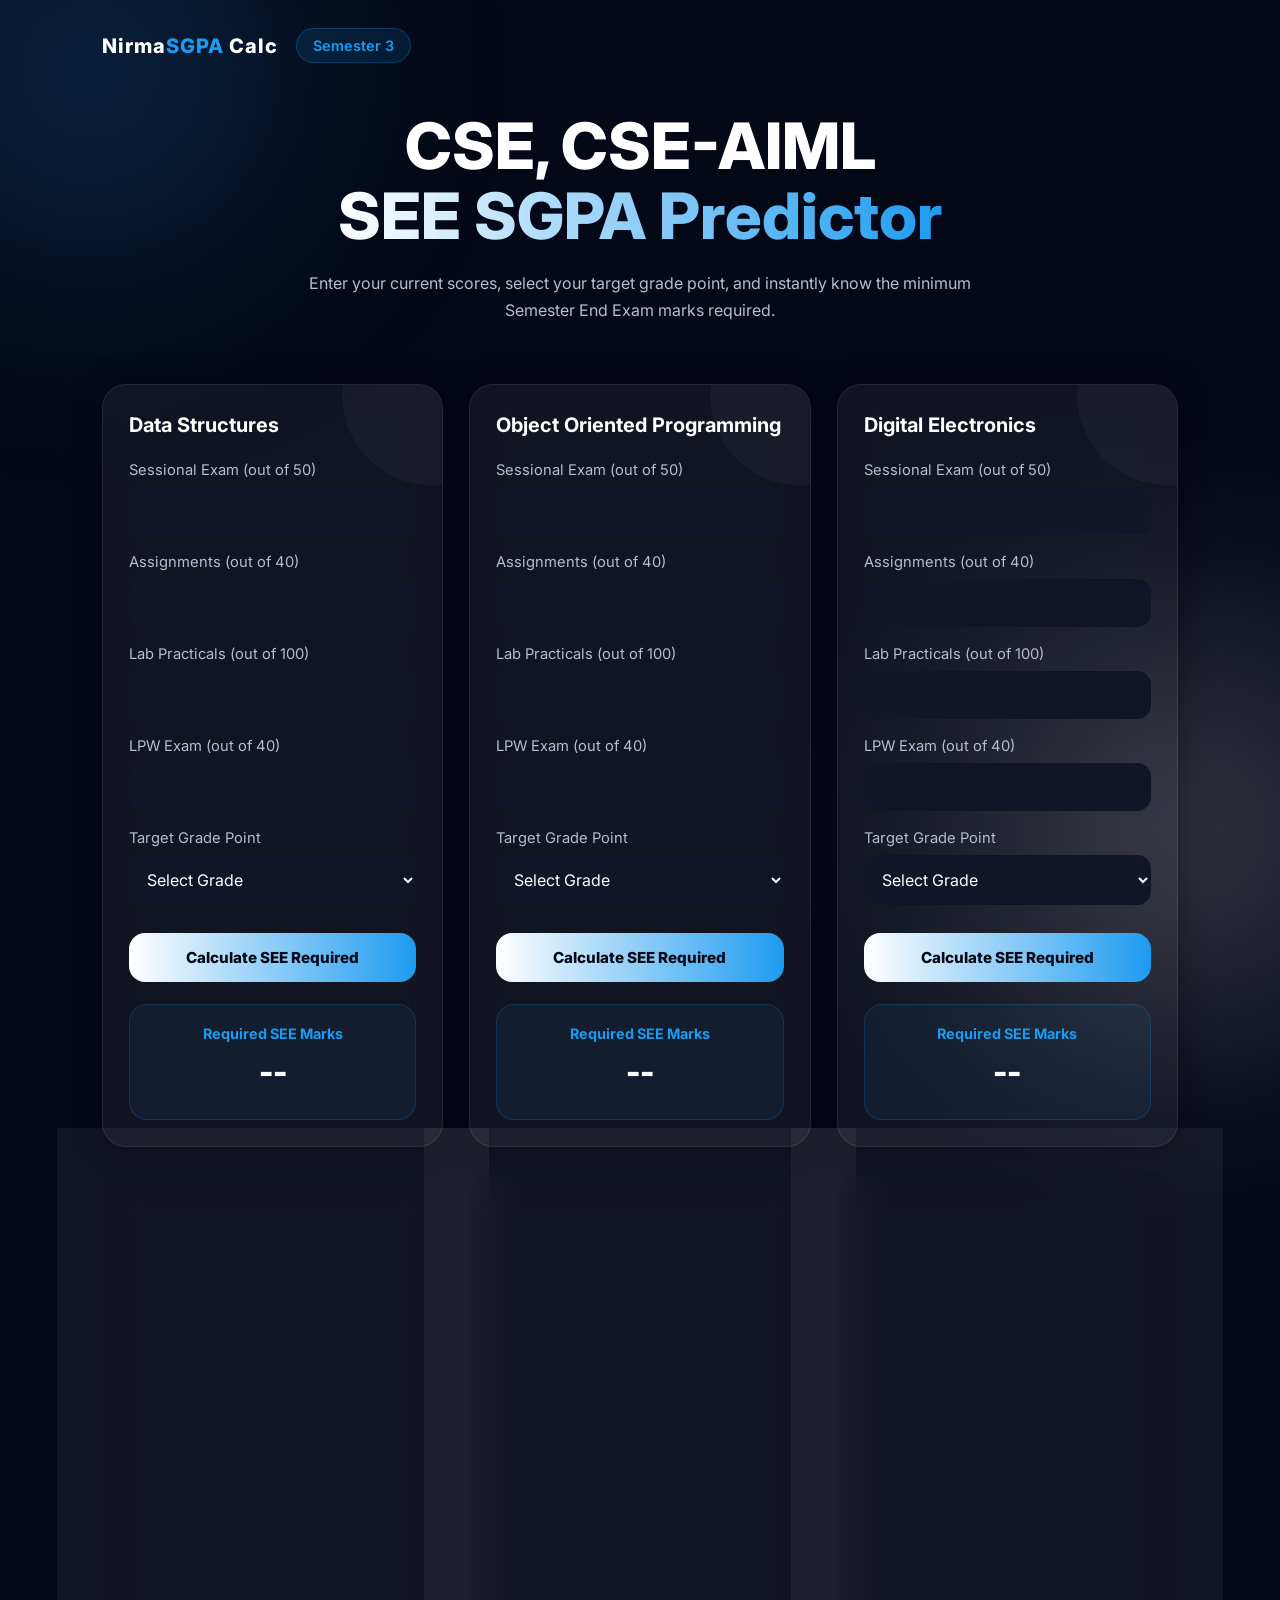
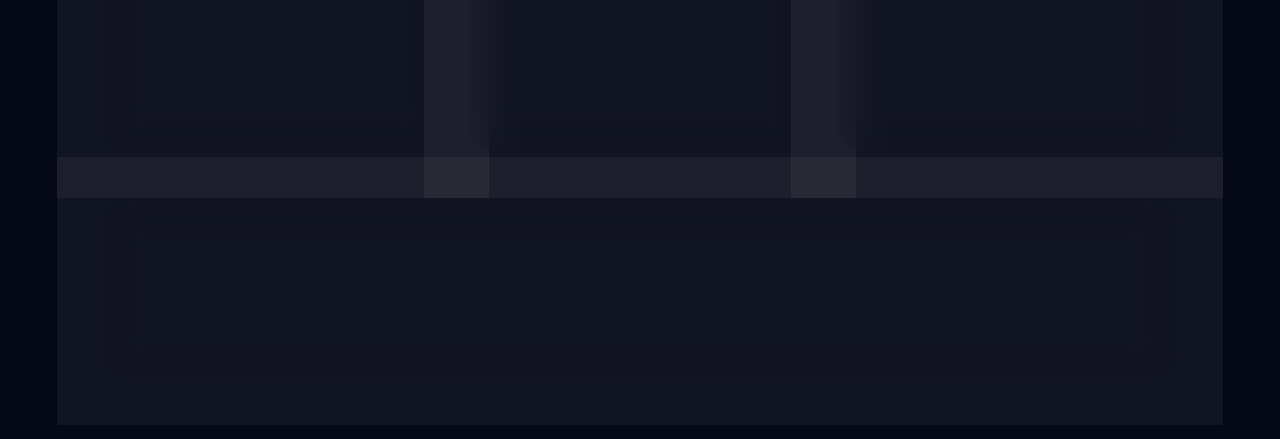
==== index.html @ 11be1c9c "Add files via upload" ====
<!DOCTYPE html>
<html lang="en">
<head>
<meta charset="UTF-8">
<meta name="viewport" content="width=device-width, initial-scale=1.0">

<title>NirmaSGPA Calc | Semester 3</title>

<link href="https://fonts.googleapis.com/css2?family=Inter:wght@300;400;500;600;700;800&display=swap" rel="stylesheet">

<style>

*{
    margin:0;
    padding:0;
    box-sizing:border-box;
    font-family:'Inter',sans-serif;
}

body{
    background:#050816;
    color:white;
    overflow-x:hidden;
    min-height:100vh;
}

/* BACKGROUND */

.bg1,.bg2{
    position:fixed;
    width:380px;
    height:380px;
    border-radius:50%;
    filter:blur(130px);
    opacity:0.22;
    z-index:-1;
}

.bg1{
    background:#1d9bf0;
    top:-120px;
    left:-100px;
}

.bg2{
    background:#ffffff;
    bottom:-120px;
    right:-100px;
}

/* NAVBAR */

nav{
    width:100%;
    padding:28px 8%;
    display:flex;
    align-items:center;
    justify-content:flex-start;
    gap:18px;
    flex-wrap:wrap;
}

.logo{
    font-size:1.25rem;
    font-weight:800;
    letter-spacing:1px;
    color:white;
}

.logo span{
    color:#1d9bf0;
}

.semester-badge{
    padding:8px 16px;
    border-radius:999px;
    background:rgba(29,155,240,0.12);
    border:1px solid rgba(29,155,240,0.25);
    color:#1d9bf0;
    font-size:0.9rem;
    font-weight:600;
    backdrop-filter:blur(12px);
}

/* HERO */

.hero{
    padding:20px 8% 20px;
    text-align:center;
}

.hero h1{
    font-size:4rem;
    line-height:1.1;
    margin-bottom:18px;
    font-weight:800;
}

.gradient{
    background:linear-gradient(90deg,#ffffff,#1d9bf0);
    -webkit-background-clip:text;
    -webkit-text-fill-color:transparent;
}

.hero p{
    color:#b5bdd3;
    max-width:720px;
    margin:auto;
    line-height:1.7;
    font-size:1rem;
}

/* CONTAINER */

.container{
    padding:40px 8% 60px;
}

/* GRID */

.subject-grid{
    display:grid;
    grid-template-columns:repeat(auto-fit,minmax(320px,1fr));
    gap:26px;
}

/* GLASS */

.glass{
    background:rgba(255,255,255,0.05);
    backdrop-filter:blur(18px);
    border:1px solid rgba(255,255,255,0.08);
    border-radius:24px;
    box-shadow:0 0 30px rgba(0,0,0,0.35);
}

/* CARD */

.card{
    padding:26px;
    transition:0.35s;
    position:relative;
    overflow:hidden;
}

.card:hover{
    transform:translateY(-6px);
    border-color:rgba(29,155,240,0.25);
}

.card::before{
    content:'';
    position:absolute;
    width:180px;
    height:180px;
    border-radius:50%;
    background:rgba(255,255,255,0.03);
    top:-80px;
    right:-80px;
}

.card h2{
    font-size:1.25rem;
    margin-bottom:22px;
    line-height:1.4;
}

/* INPUTS */

.input-group{
    margin-bottom:18px;
}

.input-group label{
    display:block;
    margin-bottom:8px;
    color:#b5bdd3;
    font-size:0.92rem;
}

.input-group input,
.input-group select{
    width:100%;
    padding:14px;
    border:none;
    outline:none;
    border-radius:14px;
    background:#101528;
    color:white;
    font-size:1rem;
}

.input-group input:focus,
.input-group select:focus{
    border:1px solid #1d9bf0;
}

/* BUTTON */

button{
    width:100%;
    padding:15px;
    border:none;
    border-radius:16px;
    background:linear-gradient(90deg,#ffffff,#1d9bf0);
    color:#050816;
    font-weight:800;
    cursor:pointer;
    transition:0.3s;
    margin-top:10px;
    font-size:0.95rem;
}

button:hover{
    transform:translateY(-3px);
    box-shadow:0 10px 25px rgba(29,155,240,0.28);
}

/* RESULT */

.result{
    margin-top:22px;
    padding:20px;
    border-radius:18px;
    background:rgba(29,155,240,0.07);
    border:1px solid rgba(29,155,240,0.18);
    text-align:center;
}

.result h3{
    font-size:0.9rem;
    color:#1d9bf0;
    margin-bottom:10px;
}

.result p{
    font-size:2rem;
    font-weight:800;
    word-break:break-word;
}

.extra{
    margin-top:8px;
    color:#ff7b93;
    font-size:0.95rem;
}

/* SGPA */

.sgpa-box{
    margin-top:50px;
    padding:34px;
    text-align:center;
}

.sgpa-title{
    color:#b5bdd3;
    margin-bottom:10px;
    font-size:1rem;
}

.sgpa{
    font-size:4rem;
    font-weight:800;
    background:linear-gradient(90deg,#ffffff,#1d9bf0);
    -webkit-background-clip:text;
    -webkit-text-fill-color:transparent;
}

/* MOBILE */

@media(max-width:768px){

    nav{
        padding:24px 6%;
        gap:12px;
    }

    .container{
        padding:30px 6% 60px;
    }

    .hero{
        padding:10px 6% 10px;
    }

    .hero h1{
        font-size:2.5rem;
    }

    .hero p{
        font-size:0.95rem;
    }

    .subject-grid{
        grid-template-columns:1fr;
        gap:22px;
    }

    .card{
        padding:22px;
    }

    .sgpa{
        font-size:3rem;
    }

    button{
        font-size:0.9rem;
    }

    .semester-badge{
        font-size:0.82rem;
        padding:7px 14px;
    }

}

</style>
</head>

<body>

<div class="bg1"></div>
<div class="bg2"></div>

<!-- NAVBAR -->

<nav>

    <div class="logo">
        Nirma<span>SGPA</span> Calc
    </div>

    <div class="semester-badge">
        Semester 3
    </div>

</nav>

<!-- HERO -->

<section class="hero">

    <h1>
        CSE, CSE-AIML <br>
        <span class="gradient">SEE SGPA Predictor</span>
    </h1>

    <p>
        Enter your current scores, select your target grade point,
        and instantly know the minimum Semester End Exam marks required.
    </p>

</section>

<!-- MAIN -->

<section class="container">

    <div class="subject-grid" id="subjectGrid"></div>

    <div class="sgpa-box glass">

        <div class="sgpa-title">
            Predicted Target SGPA
        </div>

        <div class="sgpa" id="sgpa">
            0.00
        </div>

    </div>

</section>

<script>

/* SUBJECTS */

const subjects = [

{
    name:"Data Structures",
    type:"with"
},

{
    name:"Object Oriented Programming",
    type:"with"
},

{
    name:"Digital Electronics",
    type:"with"
},

{
    name:"Mathematical Foundations",
    type:"without"
},

{
    name:"Economics",
    type:"without"
},

{
    name:"Indian Constitution",
    type:"without"
}

];

/* GRADE BOUNDARIES */

const gradeBoundaries = {

    10:91,
    9:81,
    8:71,
    7:61,
    6:51,
    5:41

};

const grid =
document.getElementById("subjectGrid");

/* CREATE CARDS */

subjects.forEach((subject,index)=>{

    let fields = "";

    if(subject.type==="with"){

        fields = `

        <div class="input-group">
            <label>Sessional Exam (out of 50)</label>
            <input type="number"
            id="sessional${index}"
            min="0"
            max="50">
        </div>

        <div class="input-group">
            <label>Assignments (out of 40)</label>
            <input type="number"
            id="assignment${index}"
            min="0"
            max="40">
        </div>

        <div class="input-group">
            <label>Lab Practicals (out of 100)</label>
            <input type="number"
            id="lab${index}"
            min="0"
            max="100">
        </div>

        <div class="input-group">
            <label>LPW Exam (out of 40)</label>
            <input type="number"
            id="lpw${index}"
            min="0"
            max="40">
        </div>

        `;

    }

    else{

        fields = `

        <div class="input-group">
            <label>Sessional Exam (out of 50)</label>
            <input type="number"
            id="sessional${index}"
            min="0"
            max="50">
        </div>

        <div class="input-group">
            <label>Assignments (out of 50)</label>
            <input type="number"
            id="assignment${index}"
            min="0"
            max="50">
        </div>

        `;

    }

    grid.innerHTML += `

    <div class="card glass">

        <h2>${subject.name}</h2>

        ${fields}

        <div class="input-group">

            <label>Target Grade Point</label>

            <select id="grade${index}">

                <option value="0">Select Grade</option>

                <option value="10">10 (O)</option>

                <option value="9">9 (A+)</option>

                <option value="8">8 (A)</option>

                <option value="7">7 (B+)</option>

                <option value="6">6 (B)</option>

                <option value="5">5 (C)</option>

            </select>

        </div>

        <button onclick="calculateCourse(${index})">

            Calculate SEE Required

        </button>

        <div class="result">

            <h3>Required SEE Marks</h3>

            <p id="result${index}">
                --
            </p>

            <div class="extra" id="extra${index}">
            </div>

        </div>

    </div>

    `;

});

/* LIMIT INPUTS */

document.addEventListener("input",(e)=>{

    if(e.target.type==="number"){

        let min =
        parseFloat(e.target.min);

        let max =
        parseFloat(e.target.max);

        if(e.target.value > max){

            e.target.value = max;

        }

        if(e.target.value < min){

            e.target.value = min;

        }

    }

});

/* CALCULATE */

function calculateCourse(index){

    const subject =
    subjects[index];

    const targetGrade =
    parseInt(
        document.getElementById(`grade${index}`).value
    );

    if(targetGrade===0){

        alert("Select target grade point");
        return;

    }

    const targetMarks =
    gradeBoundaries[targetGrade];

    let current = 0;

    /* WITHOUT PRACTICAL */

    if(subject.type==="without"){

        const sessional =
        parseFloat(
            document.getElementById(`sessional${index}`).value
        ) || 0;

        const assignment =
        parseFloat(
            document.getElementById(`assignment${index}`).value
        ) || 0;

        current += (sessional/50)*25;

        current += (assignment/50)*25;

    }

    /* WITH PRACTICAL */

    else{

        const sessional =
        parseFloat(
            document.getElementById(`sessional${index}`).value
        ) || 0;

        const assignment =
        parseFloat(
            document.getElementById(`assignment${index}`).value
        ) || 0;

        const lab =
        parseFloat(
            document.getElementById(`lab${index}`).value
        ) || 0;

        const lpw =
        parseFloat(
            document.getElementById(`lpw${index}`).value
        ) || 0;

        current += (sessional/50)*15;

        current += (assignment/40)*10;

        current += (lab/100)*15;

        current += (lpw/40)*10;

    }

    const weightedSEERequired =
    targetMarks - current;

    const requiredSEE =
    (weightedSEERequired/50)*100;

    const result =
    document.getElementById(`result${index}`);

    const extra =
    document.getElementById(`extra${index}`);

    /* IMPOSSIBLE */

    if(requiredSEE > 100){

        result.innerHTML = "Impossible";

        result.style.color = "#ff4d6d";

        extra.innerHTML =
        `${requiredSEE.toFixed(1)}/100 required`;

    }

    /* ALREADY SECURED */

    else if(requiredSEE <= 0){

        result.innerHTML = "Already Secured";

        result.style.color = "#57ff9a";

        extra.innerHTML = "";

    }

    /* POSSIBLE */

    else{

        result.innerHTML =
        `${requiredSEE.toFixed(1)}/100`;

        result.style.color = "#1d9bf0";

        extra.innerHTML = "";

    }

    updateSGPA();

}

/* UPDATE SGPA */

function updateSGPA(){

    let total = 0;

    subjects.forEach((subject,index)=>{

        const grade =
        parseInt(
            document.getElementById(`grade${index}`).value
        ) || 0;

        total += grade;

    });

    const sgpa =
    total / 6;

    document.getElementById("sgpa").innerHTML =
    sgpa.toFixed(2);

}

updateSGPA();

</script>

</body>
</html>
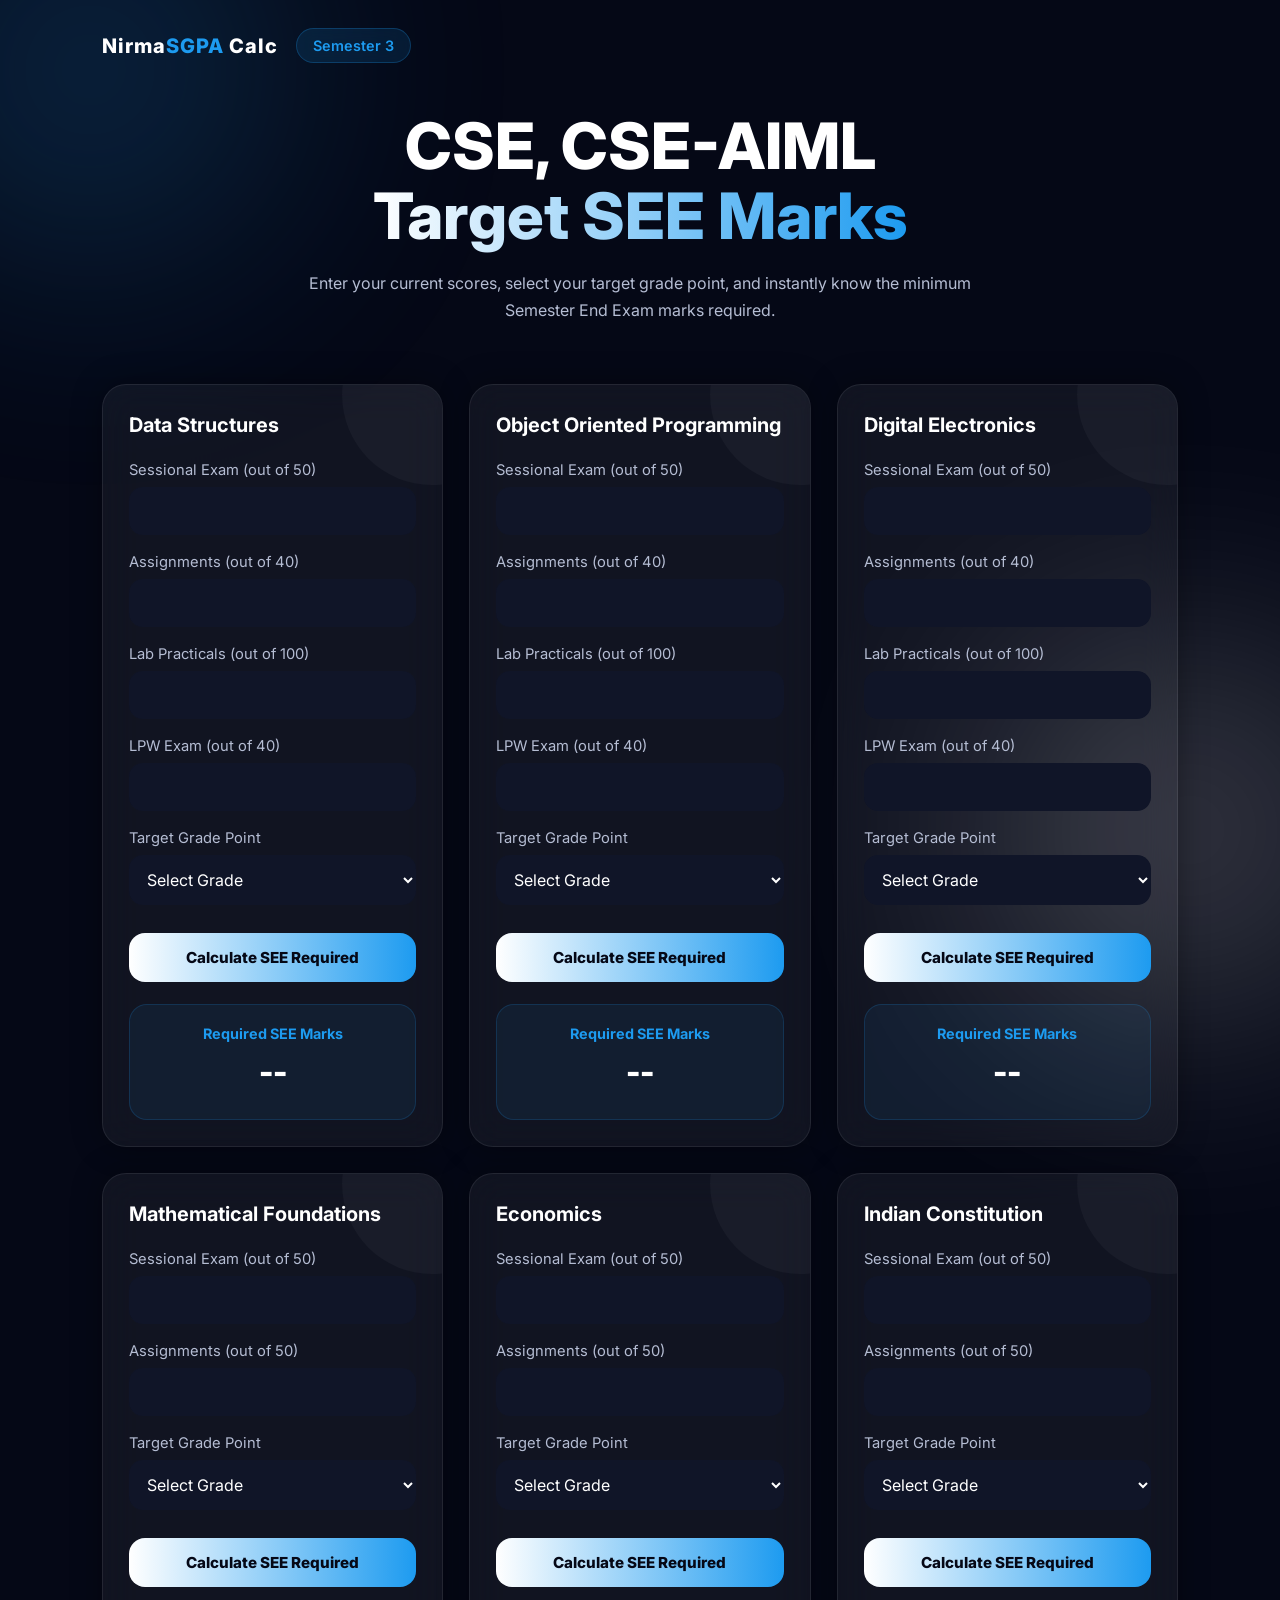
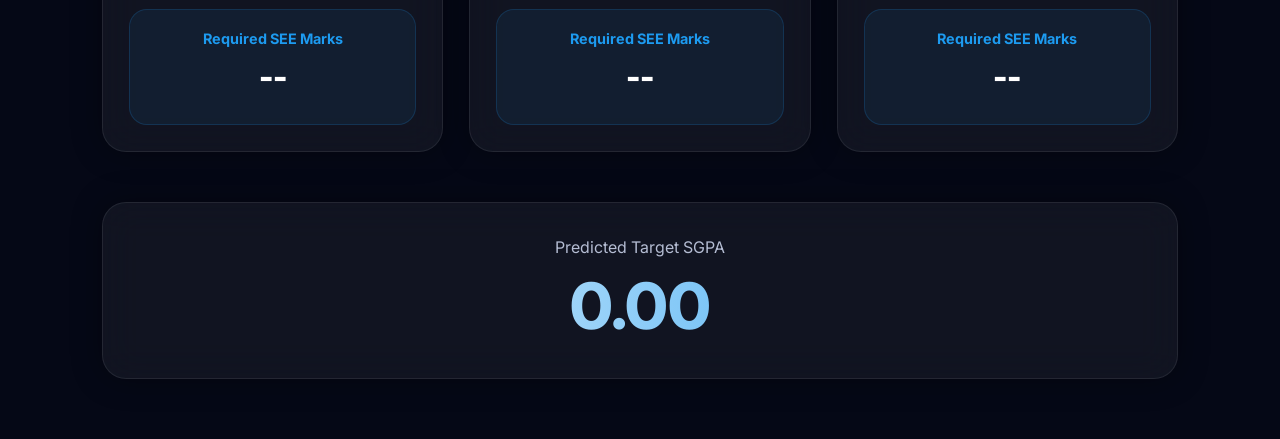
==== commit 21f0a2f0: "Update index.html" ====
--- a/index.html
+++ b/index.html
@@ -344,7 +344,7 @@
 
     <h1>
         CSE, CSE-AIML <br>
-        <span class="gradient">SEE SGPA Predictor</span>
+        <span class="gradient">Target SEE Marks</span>
     </h1>
 
     <p>
@@ -745,4 +745,4 @@
 </script>
 
 </body>
-</html>+</html>
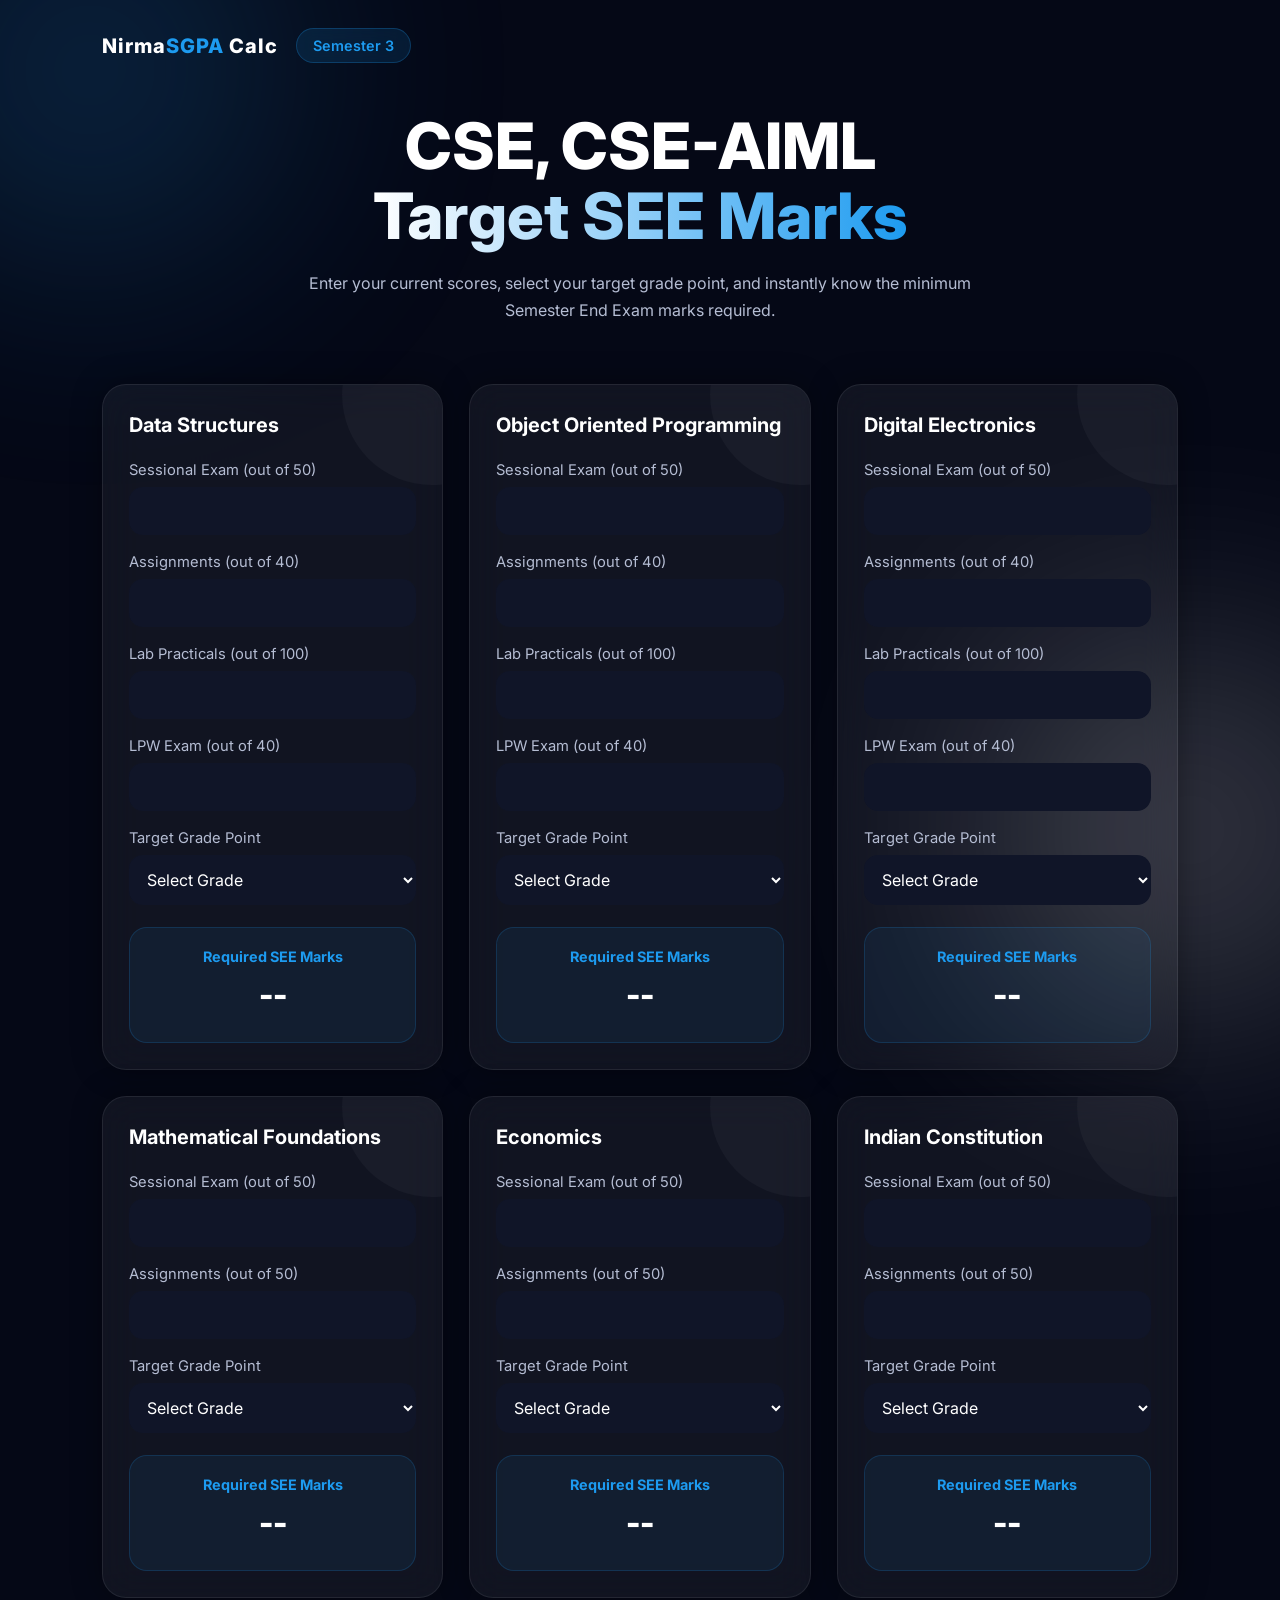
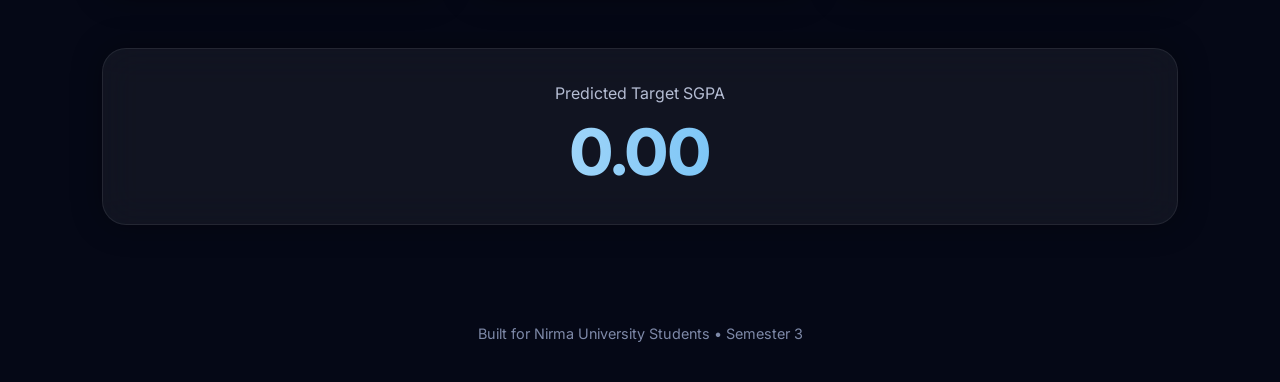
==== commit b658273a: "Update index.html" ====
--- a/index.html
+++ b/index.html
@@ -15,6 +15,10 @@
     padding:0;
     box-sizing:border-box;
     font-family:'Inter',sans-serif;
+}
+
+html{
+    scroll-behavior:smooth;
 }
 
 body{
@@ -40,12 +44,30 @@
     background:#1d9bf0;
     top:-120px;
     left:-100px;
+    animation:floaty 8s ease-in-out infinite;
 }
 
 .bg2{
     background:#ffffff;
     bottom:-120px;
     right:-100px;
+    animation:floaty 10s ease-in-out infinite;
+}
+
+@keyframes floaty{
+
+    0%{
+        transform:translateY(0px);
+    }
+
+    50%{
+        transform:translateY(20px);
+    }
+
+    100%{
+        transform:translateY(0px);
+    }
+
 }
 
 /* NAVBAR */
@@ -141,11 +163,13 @@
     transition:0.35s;
     position:relative;
     overflow:hidden;
+    animation:fadeUp 0.7s ease;
 }
 
 .card:hover{
     transform:translateY(-6px);
     border-color:rgba(29,155,240,0.25);
+    box-shadow:0 0 40px rgba(29,155,240,0.12);
 }
 
 .card::before{
@@ -157,6 +181,20 @@
     background:rgba(255,255,255,0.03);
     top:-80px;
     right:-80px;
+}
+
+@keyframes fadeUp{
+
+    from{
+        opacity:0;
+        transform:translateY(30px);
+    }
+
+    to{
+        opacity:1;
+        transform:translateY(0);
+    }
+
 }
 
 .card h2{
@@ -188,32 +226,13 @@
     background:#101528;
     color:white;
     font-size:1rem;
+    transition:0.25s;
 }
 
 .input-group input:focus,
 .input-group select:focus{
     border:1px solid #1d9bf0;
-}
-
-/* BUTTON */
-
-button{
-    width:100%;
-    padding:15px;
-    border:none;
-    border-radius:16px;
-    background:linear-gradient(90deg,#ffffff,#1d9bf0);
-    color:#050816;
-    font-weight:800;
-    cursor:pointer;
-    transition:0.3s;
-    margin-top:10px;
-    font-size:0.95rem;
-}
-
-button:hover{
-    transform:translateY(-3px);
-    box-shadow:0 10px 25px rgba(29,155,240,0.28);
+    box-shadow:0 0 0 4px rgba(29,155,240,0.12);
 }
 
 /* RESULT */
@@ -267,51 +286,69 @@
     -webkit-text-fill-color:transparent;
 }
 
+/* FOOTER */
+
+footer{
+    text-align:center;
+    padding:40px 20px;
+    color:#7e89a8;
+    font-size:0.9rem;
+}
+
 /* MOBILE */
 
 @media(max-width:768px){
 
     nav{
-        padding:24px 6%;
+        padding:22px 5%;
         gap:12px;
     }
 
     .container{
-        padding:30px 6% 60px;
+        padding:28px 5% 50px;
     }
 
     .hero{
-        padding:10px 6% 10px;
+        padding:10px 5% 10px;
     }
 
     .hero h1{
-        font-size:2.5rem;
+        font-size:2.3rem;
+    }
+
+    .hero h1 br{
+        display:none;
     }
 
     .hero p{
         font-size:0.95rem;
+        line-height:1.6;
     }
 
     .subject-grid{
         grid-template-columns:1fr;
-        gap:22px;
+        gap:20px;
     }
 
     .card{
-        padding:22px;
+        padding:20px;
+    }
+
+    .card h2{
+        font-size:1.15rem;
     }
 
     .sgpa{
         font-size:3rem;
     }
 
-    button{
-        font-size:0.9rem;
-    }
-
     .semester-badge{
-        font-size:0.82rem;
+        font-size:0.8rem;
         padding:7px 14px;
+    }
+
+    .result p{
+        font-size:1.6rem;
     }
 
 }
@@ -373,6 +410,10 @@
     </div>
 
 </section>
+
+<footer>
+    Built for Nirma University Students • Semester 3
+</footer>
 
 <script>
 
@@ -530,12 +571,6 @@
 
         </div>
 
-        <button onclick="calculateCourse(${index})">
-
-            Calculate SEE Required
-
-        </button>
-
         <div class="result">
 
             <h3>Required SEE Marks</h3>
@@ -555,7 +590,7 @@
 
 });
 
-/* LIMIT INPUTS */
+/* INPUT LIMITS + LIVE UPDATE */
 
 document.addEventListener("input",(e)=>{
 
@@ -580,6 +615,12 @@
         }
 
     }
+
+    subjects.forEach((subject,index)=>{
+
+        calculateCourse(index);
+
+    });
 
 });
 
@@ -595,9 +636,19 @@
         document.getElementById(`grade${index}`).value
     );
 
+    const result =
+    document.getElementById(`result${index}`);
+
+    const extra =
+    document.getElementById(`extra${index}`);
+
     if(targetGrade===0){
 
-        alert("Select target grade point");
+        result.innerHTML = "--";
+        result.style.color = "white";
+        extra.innerHTML = "";
+
+        updateSGPA();
         return;
 
     }
@@ -667,17 +718,11 @@
     const requiredSEE =
     (weightedSEERequired/50)*100;
 
-    const result =
-    document.getElementById(`result${index}`);
-
-    const extra =
-    document.getElementById(`extra${index}`);
-
     /* IMPOSSIBLE */
 
     if(requiredSEE > 100){
 
-        result.innerHTML = "Impossible";
+        result.innerHTML = "Target Unrealistic";
 
         result.style.color = "#ff4d6d";
 
@@ -735,8 +780,29 @@
     const sgpa =
     total / 6;
 
-    document.getElementById("sgpa").innerHTML =
+    const sgpaElement =
+    document.getElementById("sgpa");
+
+    sgpaElement.innerHTML =
     sgpa.toFixed(2);
+
+    if(sgpa >= 9){
+
+        sgpaElement.style.color = "#57ff9a";
+
+    }
+
+    else if(sgpa >= 8){
+
+        sgpaElement.style.color = "#1d9bf0";
+
+    }
+
+    else{
+
+        sgpaElement.style.color = "#ffffff";
+
+    }
 
 }
 
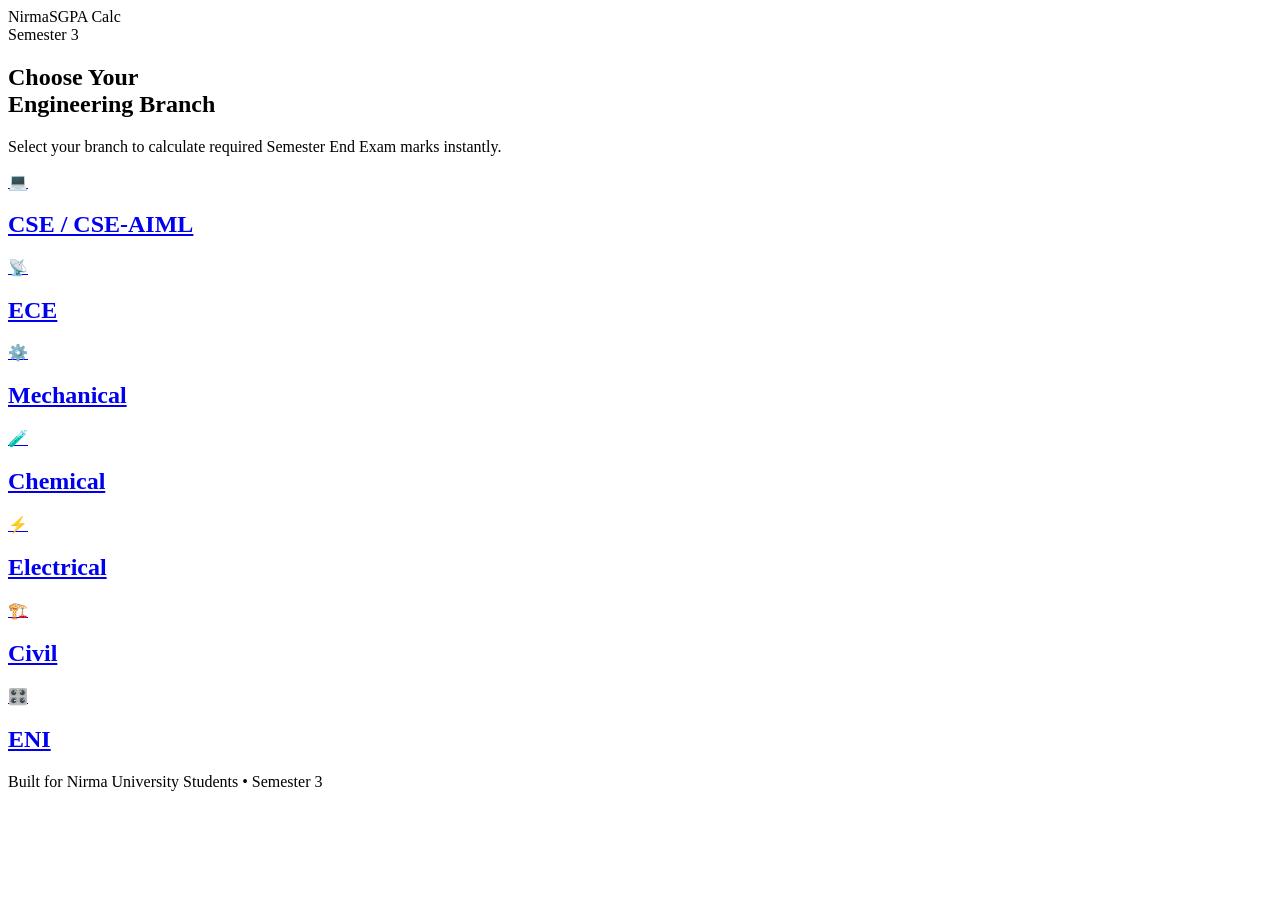
==== commit b695e3e1: "Update index.html" ====
--- a/index.html
+++ b/index.html
@@ -4,356 +4,12 @@
 <meta charset="UTF-8">
 <meta name="viewport" content="width=device-width, initial-scale=1.0">
 
-<title>NirmaSGPA Calc | Semester 3</title>
+<title>NirmaSGPA Calc</title>
+
+<link rel="stylesheet" href="style.css">
 
 <link href="https://fonts.googleapis.com/css2?family=Inter:wght@300;400;500;600;700;800&display=swap" rel="stylesheet">
 
-<style>
-
-*{
-    margin:0;
-    padding:0;
-    box-sizing:border-box;
-    font-family:'Inter',sans-serif;
-}
-
-html{
-    scroll-behavior:smooth;
-}
-
-body{
-    background:#050816;
-    color:white;
-    overflow-x:hidden;
-    min-height:100vh;
-}
-
-/* BACKGROUND */
-
-.bg1,.bg2{
-    position:fixed;
-    width:380px;
-    height:380px;
-    border-radius:50%;
-    filter:blur(130px);
-    opacity:0.22;
-    z-index:-1;
-}
-
-.bg1{
-    background:#1d9bf0;
-    top:-120px;
-    left:-100px;
-    animation:floaty 8s ease-in-out infinite;
-}
-
-.bg2{
-    background:#ffffff;
-    bottom:-120px;
-    right:-100px;
-    animation:floaty 10s ease-in-out infinite;
-}
-
-@keyframes floaty{
-
-    0%{
-        transform:translateY(0px);
-    }
-
-    50%{
-        transform:translateY(20px);
-    }
-
-    100%{
-        transform:translateY(0px);
-    }
-
-}
-
-/* NAVBAR */
-
-nav{
-    width:100%;
-    padding:28px 8%;
-    display:flex;
-    align-items:center;
-    justify-content:flex-start;
-    gap:18px;
-    flex-wrap:wrap;
-}
-
-.logo{
-    font-size:1.25rem;
-    font-weight:800;
-    letter-spacing:1px;
-    color:white;
-}
-
-.logo span{
-    color:#1d9bf0;
-}
-
-.semester-badge{
-    padding:8px 16px;
-    border-radius:999px;
-    background:rgba(29,155,240,0.12);
-    border:1px solid rgba(29,155,240,0.25);
-    color:#1d9bf0;
-    font-size:0.9rem;
-    font-weight:600;
-    backdrop-filter:blur(12px);
-}
-
-/* HERO */
-
-.hero{
-    padding:20px 8% 20px;
-    text-align:center;
-}
-
-.hero h1{
-    font-size:4rem;
-    line-height:1.1;
-    margin-bottom:18px;
-    font-weight:800;
-}
-
-.gradient{
-    background:linear-gradient(90deg,#ffffff,#1d9bf0);
-    -webkit-background-clip:text;
-    -webkit-text-fill-color:transparent;
-}
-
-.hero p{
-    color:#b5bdd3;
-    max-width:720px;
-    margin:auto;
-    line-height:1.7;
-    font-size:1rem;
-}
-
-/* CONTAINER */
-
-.container{
-    padding:40px 8% 60px;
-}
-
-/* GRID */
-
-.subject-grid{
-    display:grid;
-    grid-template-columns:repeat(auto-fit,minmax(320px,1fr));
-    gap:26px;
-}
-
-/* GLASS */
-
-.glass{
-    background:rgba(255,255,255,0.05);
-    backdrop-filter:blur(18px);
-    border:1px solid rgba(255,255,255,0.08);
-    border-radius:24px;
-    box-shadow:0 0 30px rgba(0,0,0,0.35);
-}
-
-/* CARD */
-
-.card{
-    padding:26px;
-    transition:0.35s;
-    position:relative;
-    overflow:hidden;
-    animation:fadeUp 0.7s ease;
-}
-
-.card:hover{
-    transform:translateY(-6px);
-    border-color:rgba(29,155,240,0.25);
-    box-shadow:0 0 40px rgba(29,155,240,0.12);
-}
-
-.card::before{
-    content:'';
-    position:absolute;
-    width:180px;
-    height:180px;
-    border-radius:50%;
-    background:rgba(255,255,255,0.03);
-    top:-80px;
-    right:-80px;
-}
-
-@keyframes fadeUp{
-
-    from{
-        opacity:0;
-        transform:translateY(30px);
-    }
-
-    to{
-        opacity:1;
-        transform:translateY(0);
-    }
-
-}
-
-.card h2{
-    font-size:1.25rem;
-    margin-bottom:22px;
-    line-height:1.4;
-}
-
-/* INPUTS */
-
-.input-group{
-    margin-bottom:18px;
-}
-
-.input-group label{
-    display:block;
-    margin-bottom:8px;
-    color:#b5bdd3;
-    font-size:0.92rem;
-}
-
-.input-group input,
-.input-group select{
-    width:100%;
-    padding:14px;
-    border:none;
-    outline:none;
-    border-radius:14px;
-    background:#101528;
-    color:white;
-    font-size:1rem;
-    transition:0.25s;
-}
-
-.input-group input:focus,
-.input-group select:focus{
-    border:1px solid #1d9bf0;
-    box-shadow:0 0 0 4px rgba(29,155,240,0.12);
-}
-
-/* RESULT */
-
-.result{
-    margin-top:22px;
-    padding:20px;
-    border-radius:18px;
-    background:rgba(29,155,240,0.07);
-    border:1px solid rgba(29,155,240,0.18);
-    text-align:center;
-}
-
-.result h3{
-    font-size:0.9rem;
-    color:#1d9bf0;
-    margin-bottom:10px;
-}
-
-.result p{
-    font-size:2rem;
-    font-weight:800;
-    word-break:break-word;
-}
-
-.extra{
-    margin-top:8px;
-    color:#ff7b93;
-    font-size:0.95rem;
-}
-
-/* SGPA */
-
-.sgpa-box{
-    margin-top:50px;
-    padding:34px;
-    text-align:center;
-}
-
-.sgpa-title{
-    color:#b5bdd3;
-    margin-bottom:10px;
-    font-size:1rem;
-}
-
-.sgpa{
-    font-size:4rem;
-    font-weight:800;
-    background:linear-gradient(90deg,#ffffff,#1d9bf0);
-    -webkit-background-clip:text;
-    -webkit-text-fill-color:transparent;
-}
-
-/* FOOTER */
-
-footer{
-    text-align:center;
-    padding:40px 20px;
-    color:#7e89a8;
-    font-size:0.9rem;
-}
-
-/* MOBILE */
-
-@media(max-width:768px){
-
-    nav{
-        padding:22px 5%;
-        gap:12px;
-    }
-
-    .container{
-        padding:28px 5% 50px;
-    }
-
-    .hero{
-        padding:10px 5% 10px;
-    }
-
-    .hero h1{
-        font-size:2.3rem;
-    }
-
-    .hero h1 br{
-        display:none;
-    }
-
-    .hero p{
-        font-size:0.95rem;
-        line-height:1.6;
-    }
-
-    .subject-grid{
-        grid-template-columns:1fr;
-        gap:20px;
-    }
-
-    .card{
-        padding:20px;
-    }
-
-    .card h2{
-        font-size:1.15rem;
-    }
-
-    .sgpa{
-        font-size:3rem;
-    }
-
-    .semester-badge{
-        font-size:0.8rem;
-        padding:7px 14px;
-    }
-
-    .result p{
-        font-size:1.6rem;
-    }
-
-}
-
-</style>
 </head>
 
 <body>
@@ -377,438 +33,169 @@
 
 <!-- HERO -->
 
-<section class="hero">
+<section class="hero home-hero">
 
     <h1>
-        CSE, CSE-AIML <br>
-        <span class="gradient">Target SEE Marks</span>
+        Choose Your <br>
+        <span class="gradient">
+            Engineering Branch
+        </span>
     </h1>
 
     <p>
-        Enter your current scores, select your target grade point,
-        and instantly know the minimum Semester End Exam marks required.
+        Select your branch to calculate required Semester End Exam marks instantly.
     </p>
 
 </section>
 
-<!-- MAIN -->
+<!-- BRANCHES -->
 
 <section class="container">
 
-    <div class="subject-grid" id="subjectGrid"></div>
-
-    <div class="sgpa-box glass">
-
-        <div class="sgpa-title">
-            Predicted Target SGPA
-        </div>
-
-        <div class="sgpa" id="sgpa">
-            0.00
-        </div>
+    <div class="branch-grid">
+
+        <!-- CSE -->
+
+        <a href="cse.html" class="branch-link">
+
+            <div class="branch-card glass">
+
+                <div class="branch-icon">
+                    💻
+                </div>
+
+                <h2>
+                    CSE / CSE-AIML
+                </h2>
+
+            </div>
+
+        </a>
+
+        <!-- ECE -->
+
+        <a href="ece.html" class="branch-link">
+
+            <div class="branch-card glass">
+
+                <div class="branch-icon">
+                    📡
+                </div>
+
+                <h2>
+                    ECE
+                </h2>
+
+            </div>
+
+        </a>
+
+        <!-- MECHANICAL -->
+
+        <a href="mechanical.html" class="branch-link">
+
+            <div class="branch-card glass">
+
+                <div class="branch-icon">
+                    ⚙️
+                </div>
+
+                <h2>
+                    Mechanical
+                </h2>
+
+
+            </div>
+
+        </a>
+
+        <!-- CHEMICAL -->
+
+        <a href="chemical.html" class="branch-link">
+
+            <div class="branch-card glass">
+
+                <div class="branch-icon">
+                    🧪
+                </div>
+
+                <h2>
+                    Chemical
+                </h2>
+
+
+            </div>
+
+        </a>
+
+        <!-- ELECTRICAL -->
+
+        <a href="electrical.html" class="branch-link">
+
+            <div class="branch-card glass">
+
+                <div class="branch-icon">
+                    ⚡
+                </div>
+
+                <h2>
+                    Electrical
+                </h2>
+
+            </div>
+
+        </a>
+
+        <!-- CIVIL -->
+
+        <a href="civil.html" class="branch-link">
+
+            <div class="branch-card glass">
+
+                <div class="branch-icon">
+                    🏗️
+                </div>
+
+                <h2>
+                    Civil
+                </h2>
+
+                
+
+            </div>
+
+        </a>
+
+        <!-- EI -->
+
+        <a href="ei.html" class="branch-link">
+
+            <div class="branch-card glass">
+
+                <div class="branch-icon">
+                    🎛️
+                </div>
+
+                <h2>
+                    ENI
+                </h2>
+
+
+            </div>
+
+        </a>
 
     </div>
 
 </section>
 
+<!-- FOOTER -->
+
 <footer>
+
     Built for Nirma University Students • Semester 3
+
 </footer>
-
-<script>
-
-/* SUBJECTS */
-
-const subjects = [
-
-{
-    name:"Data Structures",
-    type:"with"
-},
-
-{
-    name:"Object Oriented Programming",
-    type:"with"
-},
-
-{
-    name:"Digital Electronics",
-    type:"with"
-},
-
-{
-    name:"Mathematical Foundations",
-    type:"without"
-},
-
-{
-    name:"Economics",
-    type:"without"
-},
-
-{
-    name:"Indian Constitution",
-    type:"without"
-}
-
-];
-
-/* GRADE BOUNDARIES */
-
-const gradeBoundaries = {
-
-    10:91,
-    9:81,
-    8:71,
-    7:61,
-    6:51,
-    5:41
-
-};
-
-const grid =
-document.getElementById("subjectGrid");
-
-/* CREATE CARDS */
-
-subjects.forEach((subject,index)=>{
-
-    let fields = "";
-
-    if(subject.type==="with"){
-
-        fields = `
-
-        <div class="input-group">
-            <label>Sessional Exam (out of 50)</label>
-            <input type="number"
-            id="sessional${index}"
-            min="0"
-            max="50">
-        </div>
-
-        <div class="input-group">
-            <label>Assignments (out of 40)</label>
-            <input type="number"
-            id="assignment${index}"
-            min="0"
-            max="40">
-        </div>
-
-        <div class="input-group">
-            <label>Lab Practicals (out of 100)</label>
-            <input type="number"
-            id="lab${index}"
-            min="0"
-            max="100">
-        </div>
-
-        <div class="input-group">
-            <label>LPW Exam (out of 40)</label>
-            <input type="number"
-            id="lpw${index}"
-            min="0"
-            max="40">
-        </div>
-
-        `;
-
-    }
-
-    else{
-
-        fields = `
-
-        <div class="input-group">
-            <label>Sessional Exam (out of 50)</label>
-            <input type="number"
-            id="sessional${index}"
-            min="0"
-            max="50">
-        </div>
-
-        <div class="input-group">
-            <label>Assignments (out of 50)</label>
-            <input type="number"
-            id="assignment${index}"
-            min="0"
-            max="50">
-        </div>
-
-        `;
-
-    }
-
-    grid.innerHTML += `
-
-    <div class="card glass">
-
-        <h2>${subject.name}</h2>
-
-        ${fields}
-
-        <div class="input-group">
-
-            <label>Target Grade Point</label>
-
-            <select id="grade${index}">
-
-                <option value="0">Select Grade</option>
-
-                <option value="10">10 (O)</option>
-
-                <option value="9">9 (A+)</option>
-
-                <option value="8">8 (A)</option>
-
-                <option value="7">7 (B+)</option>
-
-                <option value="6">6 (B)</option>
-
-                <option value="5">5 (C)</option>
-
-            </select>
-
-        </div>
-
-        <div class="result">
-
-            <h3>Required SEE Marks</h3>
-
-            <p id="result${index}">
-                --
-            </p>
-
-            <div class="extra" id="extra${index}">
-            </div>
-
-        </div>
-
-    </div>
-
-    `;
-
-});
-
-/* INPUT LIMITS + LIVE UPDATE */
-
-document.addEventListener("input",(e)=>{
-
-    if(e.target.type==="number"){
-
-        let min =
-        parseFloat(e.target.min);
-
-        let max =
-        parseFloat(e.target.max);
-
-        if(e.target.value > max){
-
-            e.target.value = max;
-
-        }
-
-        if(e.target.value < min){
-
-            e.target.value = min;
-
-        }
-
-    }
-
-    subjects.forEach((subject,index)=>{
-
-        calculateCourse(index);
-
-    });
-
-});
-
-/* CALCULATE */
-
-function calculateCourse(index){
-
-    const subject =
-    subjects[index];
-
-    const targetGrade =
-    parseInt(
-        document.getElementById(`grade${index}`).value
-    );
-
-    const result =
-    document.getElementById(`result${index}`);
-
-    const extra =
-    document.getElementById(`extra${index}`);
-
-    if(targetGrade===0){
-
-        result.innerHTML = "--";
-        result.style.color = "white";
-        extra.innerHTML = "";
-
-        updateSGPA();
-        return;
-
-    }
-
-    const targetMarks =
-    gradeBoundaries[targetGrade];
-
-    let current = 0;
-
-    /* WITHOUT PRACTICAL */
-
-    if(subject.type==="without"){
-
-        const sessional =
-        parseFloat(
-            document.getElementById(`sessional${index}`).value
-        ) || 0;
-
-        const assignment =
-        parseFloat(
-            document.getElementById(`assignment${index}`).value
-        ) || 0;
-
-        current += (sessional/50)*25;
-
-        current += (assignment/50)*25;
-
-    }
-
-    /* WITH PRACTICAL */
-
-    else{
-
-        const sessional =
-        parseFloat(
-            document.getElementById(`sessional${index}`).value
-        ) || 0;
-
-        const assignment =
-        parseFloat(
-            document.getElementById(`assignment${index}`).value
-        ) || 0;
-
-        const lab =
-        parseFloat(
-            document.getElementById(`lab${index}`).value
-        ) || 0;
-
-        const lpw =
-        parseFloat(
-            document.getElementById(`lpw${index}`).value
-        ) || 0;
-
-        current += (sessional/50)*15;
-
-        current += (assignment/40)*10;
-
-        current += (lab/100)*15;
-
-        current += (lpw/40)*10;
-
-    }
-
-    const weightedSEERequired =
-    targetMarks - current;
-
-    const requiredSEE =
-    (weightedSEERequired/50)*100;
-
-    /* IMPOSSIBLE */
-
-    if(requiredSEE > 100){
-
-        result.innerHTML = "Target Unrealistic";
-
-        result.style.color = "#ff4d6d";
-
-        extra.innerHTML =
-        `${requiredSEE.toFixed(1)}/100 required`;
-
-    }
-
-    /* ALREADY SECURED */
-
-    else if(requiredSEE <= 0){
-
-        result.innerHTML = "Already Secured";
-
-        result.style.color = "#57ff9a";
-
-        extra.innerHTML = "";
-
-    }
-
-    /* POSSIBLE */
-
-    else{
-
-        result.innerHTML =
-        `${requiredSEE.toFixed(1)}/100`;
-
-        result.style.color = "#1d9bf0";
-
-        extra.innerHTML = "";
-
-    }
-
-    updateSGPA();
-
-}
-
-/* UPDATE SGPA */
-
-function updateSGPA(){
-
-    let total = 0;
-
-    subjects.forEach((subject,index)=>{
-
-        const grade =
-        parseInt(
-            document.getElementById(`grade${index}`).value
-        ) || 0;
-
-        total += grade;
-
-    });
-
-    const sgpa =
-    total / 6;
-
-    const sgpaElement =
-    document.getElementById("sgpa");
-
-    sgpaElement.innerHTML =
-    sgpa.toFixed(2);
-
-    if(sgpa >= 9){
-
-        sgpaElement.style.color = "#57ff9a";
-
-    }
-
-    else if(sgpa >= 8){
-
-        sgpaElement.style.color = "#1d9bf0";
-
-    }
-
-    else{
-
-        sgpaElement.style.color = "#ffffff";
-
-    }
-
-}
-
-updateSGPA();
-
-</script>
 
 </body>
 </html>
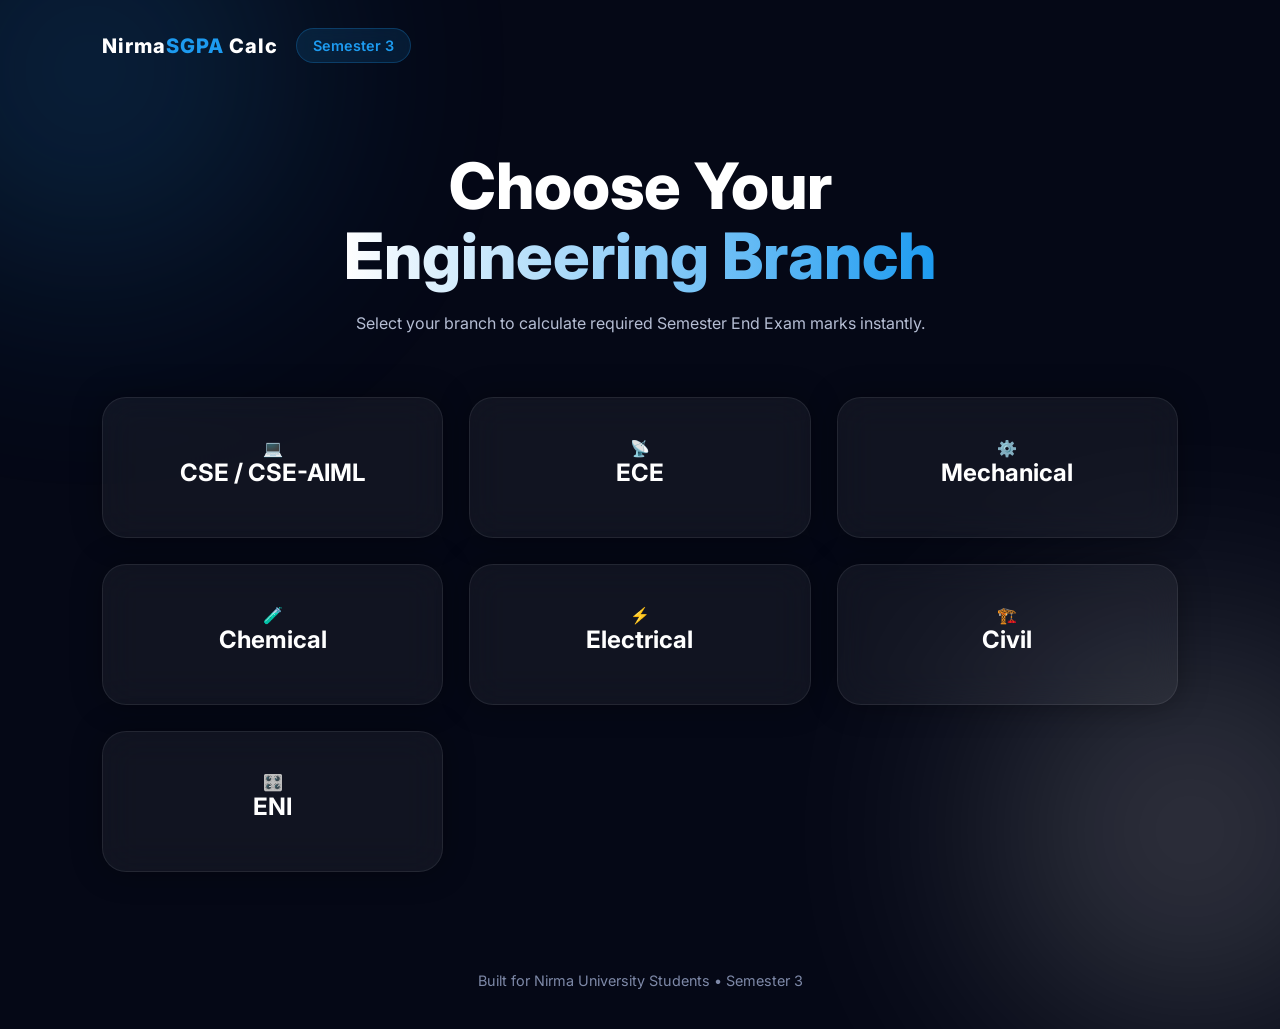
==== commit b7aa5028: "Update index.html" ====
--- a/index.html
+++ b/index.html
@@ -17,8 +17,6 @@
 <div class="bg1"></div>
 <div class="bg2"></div>
 
-<!-- NAVBAR -->
-
 <nav>
 
     <div class="logo">
@@ -30,8 +28,6 @@
     </div>
 
 </nav>
-
-<!-- HERO -->
 
 <section class="hero home-hero">
 
@@ -48,13 +44,9 @@
 
 </section>
 
-<!-- BRANCHES -->
-
 <section class="container">
 
     <div class="branch-grid">
-
-        <!-- CSE -->
 
         <a href="cse.html" class="branch-link">
 
@@ -72,8 +64,6 @@
 
         </a>
 
-        <!-- ECE -->
-
         <a href="ece.html" class="branch-link">
 
             <div class="branch-card glass">
@@ -90,8 +80,6 @@
 
         </a>
 
-        <!-- MECHANICAL -->
-
         <a href="mechanical.html" class="branch-link">
 
             <div class="branch-card glass">
@@ -104,12 +92,9 @@
                     Mechanical
                 </h2>
 
-
             </div>
 
         </a>
-
-        <!-- CHEMICAL -->
 
         <a href="chemical.html" class="branch-link">
 
@@ -123,12 +108,9 @@
                     Chemical
                 </h2>
 
-
             </div>
 
         </a>
-
-        <!-- ELECTRICAL -->
 
         <a href="electrical.html" class="branch-link">
 
@@ -146,8 +128,6 @@
 
         </a>
 
-        <!-- CIVIL -->
-
         <a href="civil.html" class="branch-link">
 
             <div class="branch-card glass">
@@ -160,13 +140,9 @@
                     Civil
                 </h2>
 
-                
-
             </div>
 
         </a>
-
-        <!-- EI -->
 
         <a href="ei.html" class="branch-link">
 
@@ -180,7 +156,6 @@
                     ENI
                 </h2>
 
-
             </div>
 
         </a>
@@ -188,8 +163,6 @@
     </div>
 
 </section>
-
-<!-- FOOTER -->
 
 <footer>
 
--- a/style.css
+++ b/style.css
@@ -0,0 +1,390 @@
+*{
+    margin:0;
+    padding:0;
+    box-sizing:border-box;
+    font-family:'Inter',sans-serif;
+}
+
+html{
+    scroll-behavior:smooth;
+}
+
+body{
+    background:#050816;
+    color:white;
+    overflow-x:hidden;
+    min-height:100vh;
+}
+
+/* BACKGROUND */
+
+.bg1,.bg2{
+    position:fixed;
+    width:380px;
+    height:380px;
+    border-radius:50%;
+    filter:blur(130px);
+    opacity:0.22;
+    z-index:-1;
+}
+
+.bg1{
+    background:#1d9bf0;
+    top:-120px;
+    left:-100px;
+    animation:floaty 8s ease-in-out infinite;
+}
+
+.bg2{
+    background:#ffffff;
+    bottom:-120px;
+    right:-100px;
+    animation:floaty 10s ease-in-out infinite;
+}
+
+@keyframes floaty{
+
+    0%{
+        transform:translateY(0px);
+    }
+
+    50%{
+        transform:translateY(20px);
+    }
+
+    100%{
+        transform:translateY(0px);
+    }
+
+}
+
+/* NAVBAR */
+
+nav{
+    width:100%;
+    padding:28px 8%;
+    display:flex;
+    align-items:center;
+    gap:18px;
+    flex-wrap:wrap;
+}
+
+.back-button{
+    text-decoration:none;
+    color:white;
+    padding:10px 18px;
+    border-radius:12px;
+    background:rgba(255,255,255,0.05);
+    border:1px solid rgba(255,255,255,0.08);
+}
+
+.logo{
+    font-size:1.25rem;
+    font-weight:800;
+    letter-spacing:1px;
+    color:white;
+}
+
+.logo span{
+    color:#1d9bf0;
+}
+
+.semester-badge{
+    padding:8px 16px;
+    border-radius:999px;
+    background:rgba(29,155,240,0.12);
+    border:1px solid rgba(29,155,240,0.25);
+    color:#1d9bf0;
+    font-size:0.9rem;
+    font-weight:600;
+    backdrop-filter:blur(12px);
+}
+
+/* HERO */
+
+.hero{
+    padding:20px 8% 20px;
+    text-align:center;
+}
+
+.home-hero{
+    padding-top:60px;
+}
+
+.hero h1{
+    font-size:4rem;
+    line-height:1.1;
+    margin-bottom:18px;
+    font-weight:800;
+}
+
+.gradient{
+    background:linear-gradient(90deg,#ffffff,#1d9bf0);
+    -webkit-background-clip:text;
+    -webkit-text-fill-color:transparent;
+}
+
+.hero p{
+    color:#b5bdd3;
+    max-width:720px;
+    margin:auto;
+    line-height:1.7;
+    font-size:1rem;
+}
+
+/* CONTAINER */
+
+.container{
+    padding:40px 8% 60px;
+}
+
+/* GLASS */
+
+.glass{
+    background:rgba(255,255,255,0.05);
+    backdrop-filter:blur(18px);
+    border:1px solid rgba(255,255,255,0.08);
+    border-radius:24px;
+    box-shadow:0 0 30px rgba(0,0,0,0.35);
+}
+
+/* BRANCH GRID */
+
+.branch-grid{
+    display:grid;
+    grid-template-columns:repeat(auto-fit,minmax(280px,1fr));
+    gap:26px;
+}
+
+.branch-link{
+    text-decoration:none;
+    color:white;
+}
+
+.branch-card{
+    padding:40px 30px;
+    transition:0.35s;
+    text-align:center;
+}
+
+.branch-card:hover{
+    transform:translateY(-8px);
+    border-color:rgba(29,155,240,0.25);
+    box-shadow:0 0 40px rgba(29,155,240,0.12);
+}
+
+.branch-card h2{
+    font-size:1.5rem;
+    margin-bottom:10px;
+}
+
+.branch-card p{
+    color:#9ba7c7;
+}
+
+/* SUBJECT GRID */
+
+.subject-grid{
+    display:grid;
+    grid-template-columns:repeat(auto-fit,minmax(320px,1fr));
+    gap:26px;
+}
+
+/* CARD */
+
+.card{
+    padding:26px;
+    transition:0.35s;
+    position:relative;
+    overflow:hidden;
+    animation:fadeUp 0.7s ease;
+}
+
+.card:hover{
+    transform:translateY(-6px);
+    border-color:rgba(29,155,240,0.25);
+    box-shadow:0 0 40px rgba(29,155,240,0.12);
+}
+
+.card::before{
+    content:'';
+    position:absolute;
+    width:180px;
+    height:180px;
+    border-radius:50%;
+    background:rgba(255,255,255,0.03);
+    top:-80px;
+    right:-80px;
+}
+
+@keyframes fadeUp{
+
+    from{
+        opacity:0;
+        transform:translateY(30px);
+    }
+
+    to{
+        opacity:1;
+        transform:translateY(0);
+    }
+
+}
+
+.card h2{
+    font-size:1.25rem;
+    margin-bottom:22px;
+    line-height:1.4;
+}
+
+/* INPUTS */
+
+.input-group{
+    margin-bottom:18px;
+}
+
+.input-group label{
+    display:block;
+    margin-bottom:8px;
+    color:#b5bdd3;
+    font-size:0.92rem;
+}
+
+.input-group input,
+.input-group select{
+    width:100%;
+    padding:14px;
+    border:none;
+    outline:none;
+    border-radius:14px;
+    background:#101528;
+    color:white;
+    font-size:1rem;
+    transition:0.25s;
+}
+
+.input-group input:focus,
+.input-group select:focus{
+    border:1px solid #1d9bf0;
+    box-shadow:0 0 0 4px rgba(29,155,240,0.12);
+}
+
+/* RESULT */
+
+.result{
+    margin-top:22px;
+    padding:20px;
+    border-radius:18px;
+    background:rgba(29,155,240,0.07);
+    border:1px solid rgba(29,155,240,0.18);
+    text-align:center;
+}
+
+.result h3{
+    font-size:0.9rem;
+    color:#1d9bf0;
+    margin-bottom:10px;
+}
+
+.result p{
+    font-size:2rem;
+    font-weight:800;
+    word-break:break-word;
+}
+
+.extra{
+    margin-top:8px;
+    color:#ff7b93;
+    font-size:0.95rem;
+}
+
+/* SGPA */
+
+.sgpa-box{
+    margin-top:50px;
+    padding:34px;
+    text-align:center;
+}
+
+.sgpa-title{
+    color:#b5bdd3;
+    margin-bottom:10px;
+    font-size:1rem;
+}
+
+.sgpa{
+    font-size:4rem;
+    font-weight:800;
+    background:linear-gradient(90deg,#ffffff,#1d9bf0);
+    -webkit-background-clip:text;
+    -webkit-text-fill-color:transparent;
+}
+
+/* FOOTER */
+
+footer{
+    text-align:center;
+    padding:40px 20px;
+    color:#7e89a8;
+    font-size:0.9rem;
+}
+
+/* MOBILE */
+
+@media(max-width:768px){
+
+    nav{
+        padding:22px 5%;
+        gap:12px;
+    }
+
+    .container{
+        padding:28px 5% 50px;
+    }
+
+    .hero{
+        padding:10px 5% 10px;
+    }
+
+    .hero h1{
+        font-size:2.3rem;
+    }
+
+    .hero h1 br{
+        display:none;
+    }
+
+    .hero p{
+        font-size:0.95rem;
+        line-height:1.6;
+    }
+
+    .subject-grid,
+    .branch-grid{
+        grid-template-columns:1fr;
+        gap:20px;
+    }
+
+    .card,
+    .branch-card{
+        padding:20px;
+    }
+
+    .card h2{
+        font-size:1.15rem;
+    }
+
+    .sgpa{
+        font-size:3rem;
+    }
+
+    .semester-badge{
+        font-size:0.8rem;
+        padding:7px 14px;
+    }
+
+    .result p{
+        font-size:1.6rem;
+    }
+
+}
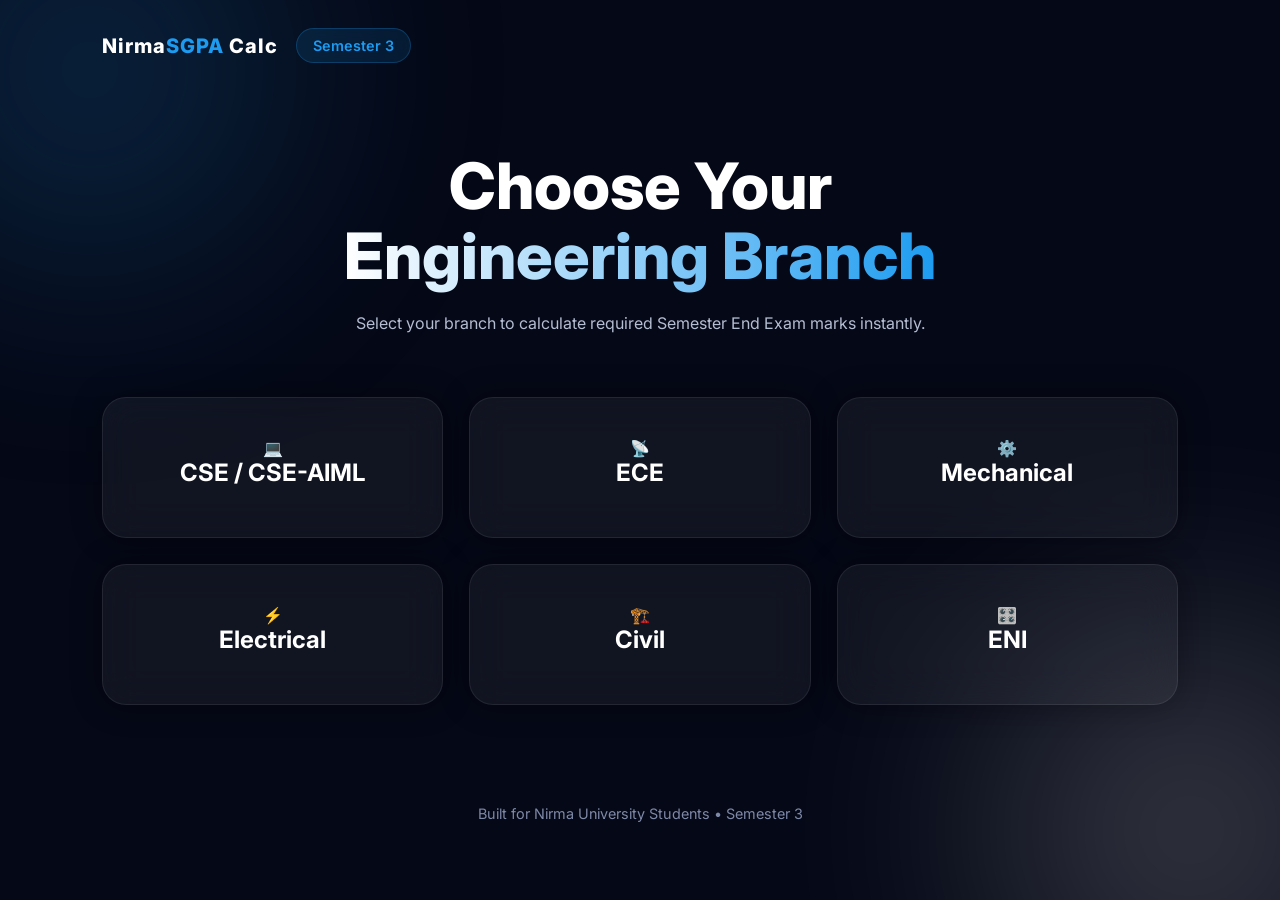
==== commit 60f783b8: "Update index.html" ====
--- a/index.html
+++ b/index.html
@@ -96,22 +96,6 @@
 
         </a>
 
-        <a href="chemical.html" class="branch-link">
-
-            <div class="branch-card glass">
-
-                <div class="branch-icon">
-                    🧪
-                </div>
-
-                <h2>
-                    Chemical
-                </h2>
-
-            </div>
-
-        </a>
-
         <a href="electrical.html" class="branch-link">
 
             <div class="branch-card glass">
